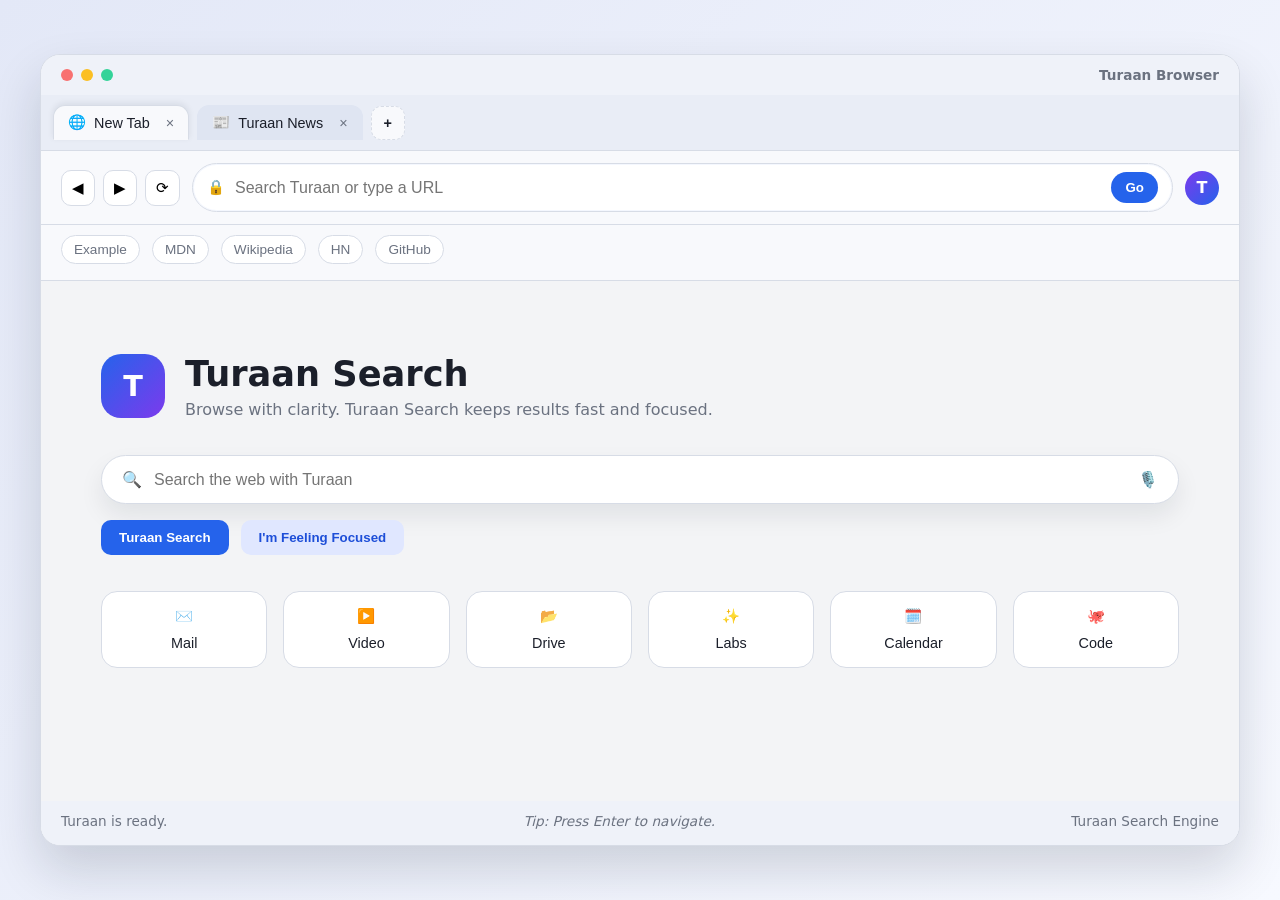
==== docs/index.html @ 193fd41f "Add Turaan search results page" ====
<!DOCTYPE html>
<html lang="en">
  <head>
    <meta charset="UTF-8" />
    <meta name="viewport" content="width=device-width, initial-scale=1.0" />
    <title>Turaan Browser</title>
    <link rel="stylesheet" href="styles.css" />
  </head>
  <body>
    <div class="window">
      <header class="window__top">
        <div class="window__controls">
          <span class="control control--close" aria-hidden="true"></span>
          <span class="control control--min" aria-hidden="true"></span>
          <span class="control control--max" aria-hidden="true"></span>
        </div>
        <div class="window__title">Turaan Browser</div>
      </header>

      <section class="tabs">
        <button class="tab tab--active" data-action="newtab">
          <span class="tab__icon">🌐</span>
          <span>New Tab</span>
          <span class="tab__close">×</span>
        </button>
        <button class="tab">
          <span class="tab__icon">📰</span>
          <span>Turaan News</span>
          <span class="tab__close">×</span>
        </button>
        <button class="tab tab--add" aria-label="Add tab">+</button>
      </section>

      <section class="omnibox">
        <div class="omnibox__nav">
          <button class="icon-button" data-action="back" aria-label="Go back">
            ◀
          </button>
          <button class="icon-button" data-action="forward" aria-label="Go forward">
            ▶
          </button>
          <button class="icon-button" data-action="refresh" aria-label="Refresh">
            ⟳
          </button>
        </div>
        <div class="omnibox__input">
          <span class="omnibox__lock">🔒</span>
          <input
            id="address"
            name="address"
            type="text"
            autocomplete="off"
            spellcheck="false"
            placeholder="Search Turaan or type a URL"
          />
          <button class="omnibox__cta" type="button" data-action="go">
            Go
          </button>
        </div>
        <div class="omnibox__profile">
          <span class="profile">T</span>
        </div>
      </section>

      <section class="bookmarks">
        <button class="bookmark" data-url="https://example.com">Example</button>
        <button class="bookmark" data-url="https://developer.mozilla.org">
          MDN
        </button>
        <button class="bookmark" data-url="https://www.wikipedia.org">
          Wikipedia
        </button>
        <button class="bookmark" data-url="https://news.ycombinator.com">
          HN
        </button>
        <button class="bookmark" data-url="https://github.com">GitHub</button>
      </section>

      <main class="content">
        <section class="newtab" id="newtab">
          <div class="newtab__brand">
            <span class="brand__mark">T</span>
            <div>
              <h1>Turaan Search</h1>
              <p>Browse with clarity. Turaan Search keeps results fast and focused.</p>
            </div>
          </div>
          <form class="search" id="search-form">
            <div class="search__field">
              <span class="search__icon">🔍</span>
              <input
                id="search-input"
                type="text"
                placeholder="Search the web with Turaan"
                autocomplete="off"
              />
              <button class="search__mic" type="button" aria-label="Voice search">
                🎙️
              </button>
            </div>
            <div class="search__actions">
              <button class="button" type="submit">Turaan Search</button>
              <button class="button button--ghost" type="button">
                I'm Feeling Focused
              </button>
            </div>
          </form>
          <div class="shortcuts">
            <button class="shortcut" data-url="https://mail.google.com">
              <span>✉️</span>
              <span>Mail</span>
            </button>
            <button class="shortcut" data-url="https://www.youtube.com">
              <span>▶️</span>
              <span>Video</span>
            </button>
            <button class="shortcut" data-url="https://www.thedrive.com">
              <span>📂</span>
              <span>Drive</span>
            </button>
            <button class="shortcut" data-url="https://openai.com">
              <span>✨</span>
              <span>Labs</span>
            </button>
            <button class="shortcut" data-url="https://calendar.google.com">
              <span>🗓️</span>
              <span>Calendar</span>
            </button>
            <button class="shortcut" data-url="https://github.com">
              <span>🐙</span>
              <span>Code</span>
            </button>
          </div>
        </section>

        <iframe
          class="browser__frame"
          id="browser-frame"
          title="Turaan Browser Frame"
        ></iframe>
      </main>

      <footer class="statusbar">
        <span id="status">Turaan is ready.</span>
        <span class="statusbar__hint">Tip: Press Enter to navigate.</span>
        <span class="statusbar__note">Turaan Search Engine</span>
      </footer>
    </div>

    <script src="app.js"></script>
  </body>
</html>
---- docs/styles.css ----
:root {
  color-scheme: light;
  font-family: "Inter", "Segoe UI", system-ui, sans-serif;
  --bg: #eef0f7;
  --window: #f8f9fc;
  --card: #ffffff;
  --text: #1b1f2a;
  --muted: #6b7280;
  --primary: #2563eb;
  --primary-dark: #1d4ed8;
  --accent: #7c3aed;
  --border: #d7dce6;
  --shadow: 0 24px 50px rgba(15, 23, 42, 0.16);
}

* {
  box-sizing: border-box;
  margin: 0;
  padding: 0;
}

body {
  background: linear-gradient(135deg, #e3e8f7, #f7f9ff);
  color: var(--text);
  min-height: 100vh;
  display: flex;
  align-items: center;
  justify-content: center;
  padding: 32px;
}

.window {
  width: min(1200px, 100%);
  background: var(--window);
  border-radius: 20px;
  box-shadow: var(--shadow);
  display: flex;
  flex-direction: column;
  overflow: hidden;
  border: 1px solid var(--border);
}

.window__top {
  display: flex;
  align-items: center;
  justify-content: space-between;
  padding: 12px 20px;
  background: #eff2f9;
}

.window__controls {
  display: flex;
  gap: 8px;
}

.control {
  width: 12px;
  height: 12px;
  border-radius: 50%;
  background: #d1d5db;
}

.control--close {
  background: #f87171;
}

.control--min {
  background: #fbbf24;
}

.control--max {
  background: #34d399;
}

.window__title {
  font-weight: 600;
  color: var(--muted);
  font-size: 0.85rem;
}

.tabs {
  display: flex;
  align-items: center;
  gap: 8px;
  padding: 10px 12px;
  background: #e9edf6;
  border-bottom: 1px solid var(--border);
}

.tab {
  border: 1px solid transparent;
  background: #dfe5f2;
  color: var(--text);
  padding: 8px 14px;
  border-radius: 12px 12px 0 0;
  display: inline-flex;
  align-items: center;
  gap: 8px;
  font-size: 0.9rem;
  cursor: pointer;
  transition: all 0.2s ease;
}

.tab__icon {
  font-size: 0.9rem;
}

.tab__close {
  color: var(--muted);
  margin-left: 8px;
}

.tab--active {
  background: var(--window);
  border-color: var(--border);
  border-bottom-color: var(--window);
  box-shadow: 0 -2px 6px rgba(15, 23, 42, 0.08);
}

.tab--add {
  padding: 8px 12px;
  border-radius: 10px;
  background: #f8f9fc;
  border: 1px dashed var(--border);
  font-weight: 600;
}

.omnibox {
  display: flex;
  align-items: center;
  gap: 12px;
  padding: 12px 20px;
  background: var(--window);
  border-bottom: 1px solid var(--border);
}

.omnibox__nav {
  display: flex;
  gap: 8px;
}

.icon-button {
  border: 1px solid var(--border);
  background: #fff;
  padding: 8px 10px;
  border-radius: 10px;
  font-size: 0.95rem;
  cursor: pointer;
  transition: all 0.2s ease;
}

.icon-button:hover {
  border-color: var(--primary);
  color: var(--primary);
  transform: translateY(-1px);
}

.omnibox__input {
  flex: 1;
  display: flex;
  align-items: center;
  gap: 10px;
  background: #ffffff;
  border: 1px solid var(--border);
  padding: 8px 14px;
  border-radius: 999px;
  box-shadow: inset 0 0 0 1px rgba(37, 99, 235, 0.05);
}

.omnibox__input input {
  flex: 1;
  border: none;
  background: transparent;
  font-size: 1rem;
  outline: none;
  color: var(--text);
}

.omnibox__lock {
  font-size: 0.9rem;
}

.omnibox__cta {
  border: none;
  background: var(--primary);
  color: white;
  padding: 8px 14px;
  border-radius: 999px;
  font-weight: 600;
  cursor: pointer;
  transition: background 0.2s ease;
}

.omnibox__cta:hover {
  background: var(--primary-dark);
}

.profile {
  width: 34px;
  height: 34px;
  border-radius: 50%;
  background: linear-gradient(135deg, var(--accent), var(--primary));
  color: white;
  display: grid;
  place-items: center;
  font-weight: 700;
}

.bookmarks {
  display: flex;
  flex-wrap: wrap;
  gap: 12px;
  padding: 10px 20px 16px;
  background: var(--window);
  border-bottom: 1px solid var(--border);
}

.bookmark {
  border: 1px solid var(--border);
  background: #fff;
  padding: 6px 12px;
  border-radius: 999px;
  font-size: 0.85rem;
  cursor: pointer;
  color: var(--muted);
  transition: all 0.2s ease;
}

.bookmark:hover {
  border-color: var(--primary);
  color: var(--primary);
}

.content {
  position: relative;
  background: #f3f4f6;
  min-height: 520px;
}

.newtab {
  padding: 72px 60px 80px;
  display: flex;
  flex-direction: column;
  gap: 36px;
}

.newtab.hidden {
  display: none;
}

.newtab__brand {
  display: flex;
  align-items: center;
  gap: 20px;
}

.brand__mark {
  width: 64px;
  height: 64px;
  border-radius: 20px;
  background: linear-gradient(135deg, var(--primary), var(--accent));
  color: white;
  display: grid;
  place-items: center;
  font-size: 1.8rem;
  font-weight: 700;
}

.newtab__brand h1 {
  font-size: 2.2rem;
}

.newtab__brand p {
  color: var(--muted);
  margin-top: 6px;
}

.search {
  display: flex;
  flex-direction: column;
  gap: 16px;
}

.search__field {
  display: flex;
  align-items: center;
  gap: 12px;
  background: white;
  border: 1px solid var(--border);
  border-radius: 999px;
  padding: 14px 20px;
  box-shadow: 0 12px 24px rgba(15, 23, 42, 0.08);
}

.search__field input {
  flex: 1;
  border: none;
  background: transparent;
  font-size: 1rem;
  outline: none;
}

.search__icon {
  font-size: 1rem;
}

.search__mic {
  border: none;
  background: transparent;
  font-size: 1rem;
  cursor: pointer;
}

.search__actions {
  display: flex;
  gap: 12px;
}

.button {
  border: none;
  background: var(--primary);
  color: white;
  padding: 10px 18px;
  border-radius: 10px;
  font-weight: 600;
  cursor: pointer;
  transition: background 0.2s ease;
}

.button:hover {
  background: var(--primary-dark);
}

.button--ghost {
  background: #e0e7ff;
  color: var(--primary-dark);
}

.shortcuts {
  display: grid;
  grid-template-columns: repeat(auto-fit, minmax(120px, 1fr));
  gap: 16px;
}

.shortcut {
  border: 1px solid var(--border);
  background: white;
  border-radius: 16px;
  padding: 16px;
  display: flex;
  flex-direction: column;
  align-items: center;
  gap: 10px;
  font-size: 0.9rem;
  cursor: pointer;
  color: var(--text);
  transition: all 0.2s ease;
}

.shortcut:hover {
  border-color: var(--primary);
  color: var(--primary);
  transform: translateY(-2px);
}

.browser__frame {
  width: 100%;
  height: 600px;
  border: none;
  background: #fff;
  display: none;
}

.browser__frame.visible {
  display: block;
}

.statusbar {
  display: flex;
  flex-wrap: wrap;
  justify-content: space-between;
  gap: 8px;
  padding: 12px 20px 16px;
  font-size: 0.85rem;
  color: var(--muted);
  background: #eff2f9;
}

.statusbar__hint {
  font-style: italic;
}

.statusbar__note {
  color: var(--muted);
}

.search-page {
  min-height: 100vh;
  display: flex;
  align-items: flex-start;
  justify-content: center;
  padding: 48px 24px;
  background: #f8fafc;
  color: var(--text);
}

.search-page__card {
  width: min(900px, 100%);
  background: white;
  border: 1px solid var(--border);
  border-radius: 20px;
  padding: 32px;
  box-shadow: 0 18px 36px rgba(15, 23, 42, 0.08);
}

.search-page__header {
  display: flex;
  flex-direction: column;
  gap: 12px;
  margin-bottom: 24px;
}

.search-page__title {
  font-size: 1.6rem;
  font-weight: 700;
}

.search-page__query {
  color: var(--muted);
}

.results {
  display: grid;
  gap: 18px;
}

.result {
  padding: 16px;
  border-radius: 14px;
  border: 1px solid var(--border);
  background: #f8fafc;
}

.result a {
  color: var(--primary);
  font-weight: 600;
  text-decoration: none;
}

.result a:hover {
  text-decoration: underline;
}

.result__url {
  font-size: 0.8rem;
  color: var(--muted);
  margin-top: 6px;
}

.search-page__actions {
  margin-top: 24px;
  display: flex;
  flex-wrap: wrap;
  gap: 12px;
}

.search-page__actions .button {
  text-decoration: none;
  display: inline-flex;
  align-items: center;
  justify-content: center;
}

@media (max-width: 900px) {
  .omnibox {
    flex-direction: column;
    align-items: stretch;
  }

  .omnibox__profile {
    align-self: flex-end;
  }

  .newtab {
    padding: 48px 32px 64px;
  }
}

@media (max-width: 700px) {
  .tabs {
    overflow-x: auto;
  }

  .newtab__brand {
    flex-direction: column;
    align-items: flex-start;
  }

  .search__actions {
    flex-direction: column;
    align-items: stretch;
  }
}
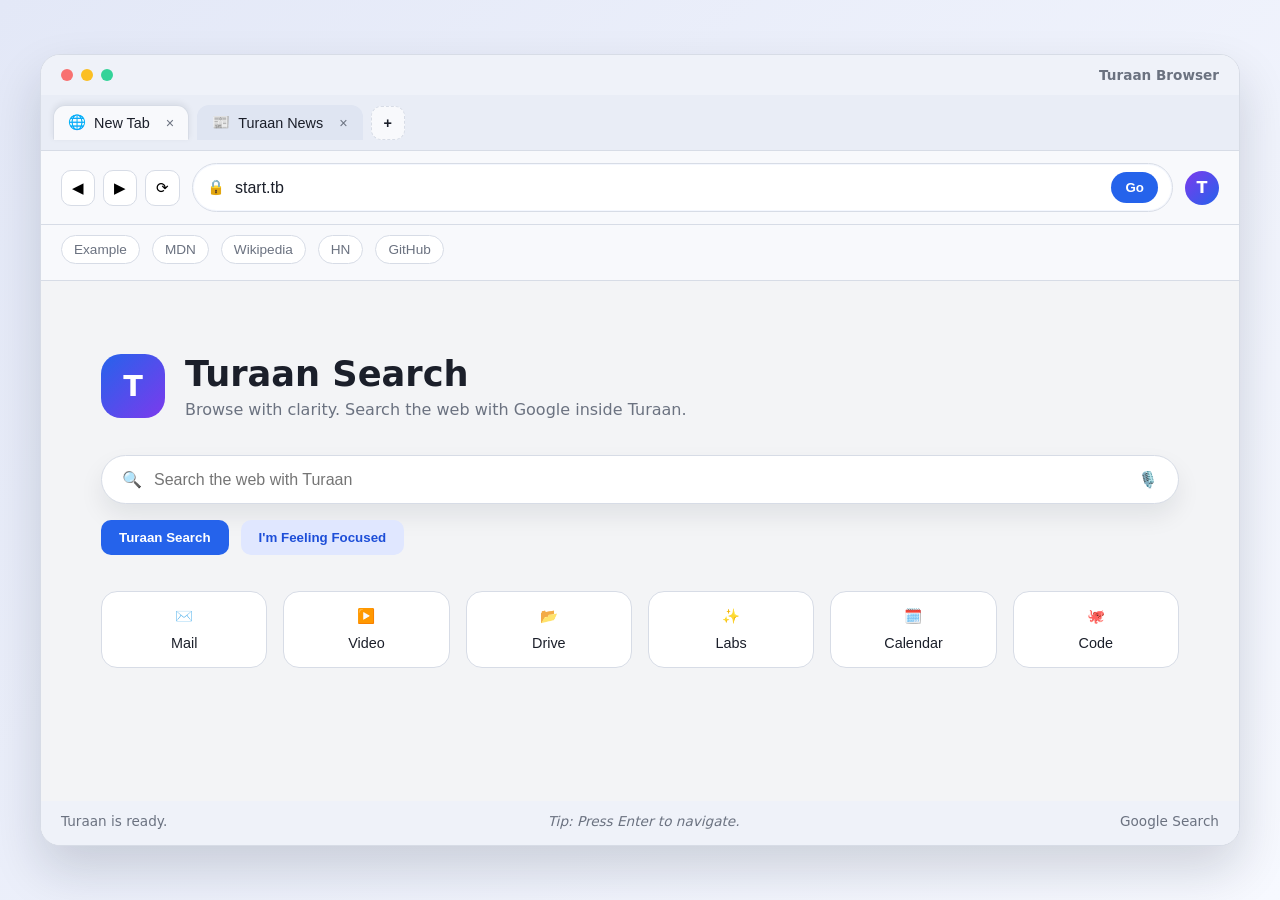
==== commit dc0e5415: "Switch Turaan search to Google and add start.tb" ====
--- a/docs/index.html
+++ b/docs/index.html
@@ -82,7 +82,7 @@
             <span class="brand__mark">T</span>
             <div>
               <h1>Turaan Search</h1>
-              <p>Browse with clarity. Turaan Search keeps results fast and focused.</p>
+              <p>Browse with clarity. Search the web with Google inside Turaan.</p>
             </div>
           </div>
           <form class="search" id="search-form">
@@ -143,7 +143,7 @@
       <footer class="statusbar">
         <span id="status">Turaan is ready.</span>
         <span class="statusbar__hint">Tip: Press Enter to navigate.</span>
-        <span class="statusbar__note">Turaan Search Engine</span>
+        <span class="statusbar__note">Google Search</span>
       </footer>
     </div>
 
--- a/docs/styles.css
+++ b/docs/styles.css
@@ -394,83 +394,6 @@
   color: var(--muted);
 }
 
-.search-page {
-  min-height: 100vh;
-  display: flex;
-  align-items: flex-start;
-  justify-content: center;
-  padding: 48px 24px;
-  background: #f8fafc;
-  color: var(--text);
-}
-
-.search-page__card {
-  width: min(900px, 100%);
-  background: white;
-  border: 1px solid var(--border);
-  border-radius: 20px;
-  padding: 32px;
-  box-shadow: 0 18px 36px rgba(15, 23, 42, 0.08);
-}
-
-.search-page__header {
-  display: flex;
-  flex-direction: column;
-  gap: 12px;
-  margin-bottom: 24px;
-}
-
-.search-page__title {
-  font-size: 1.6rem;
-  font-weight: 700;
-}
-
-.search-page__query {
-  color: var(--muted);
-}
-
-.results {
-  display: grid;
-  gap: 18px;
-}
-
-.result {
-  padding: 16px;
-  border-radius: 14px;
-  border: 1px solid var(--border);
-  background: #f8fafc;
-}
-
-.result a {
-  color: var(--primary);
-  font-weight: 600;
-  text-decoration: none;
-}
-
-.result a:hover {
-  text-decoration: underline;
-}
-
-.result__url {
-  font-size: 0.8rem;
-  color: var(--muted);
-  margin-top: 6px;
-}
-
-.search-page__actions {
-  margin-top: 24px;
-  display: flex;
-  flex-wrap: wrap;
-  gap: 12px;
-}
-
-.search-page__actions .button {
-  text-decoration: none;
-  display: inline-flex;
-  align-items: center;
-  justify-content: center;
-}
-
 @media (max-width: 900px) {
   .omnibox {
     flex-direction: column;
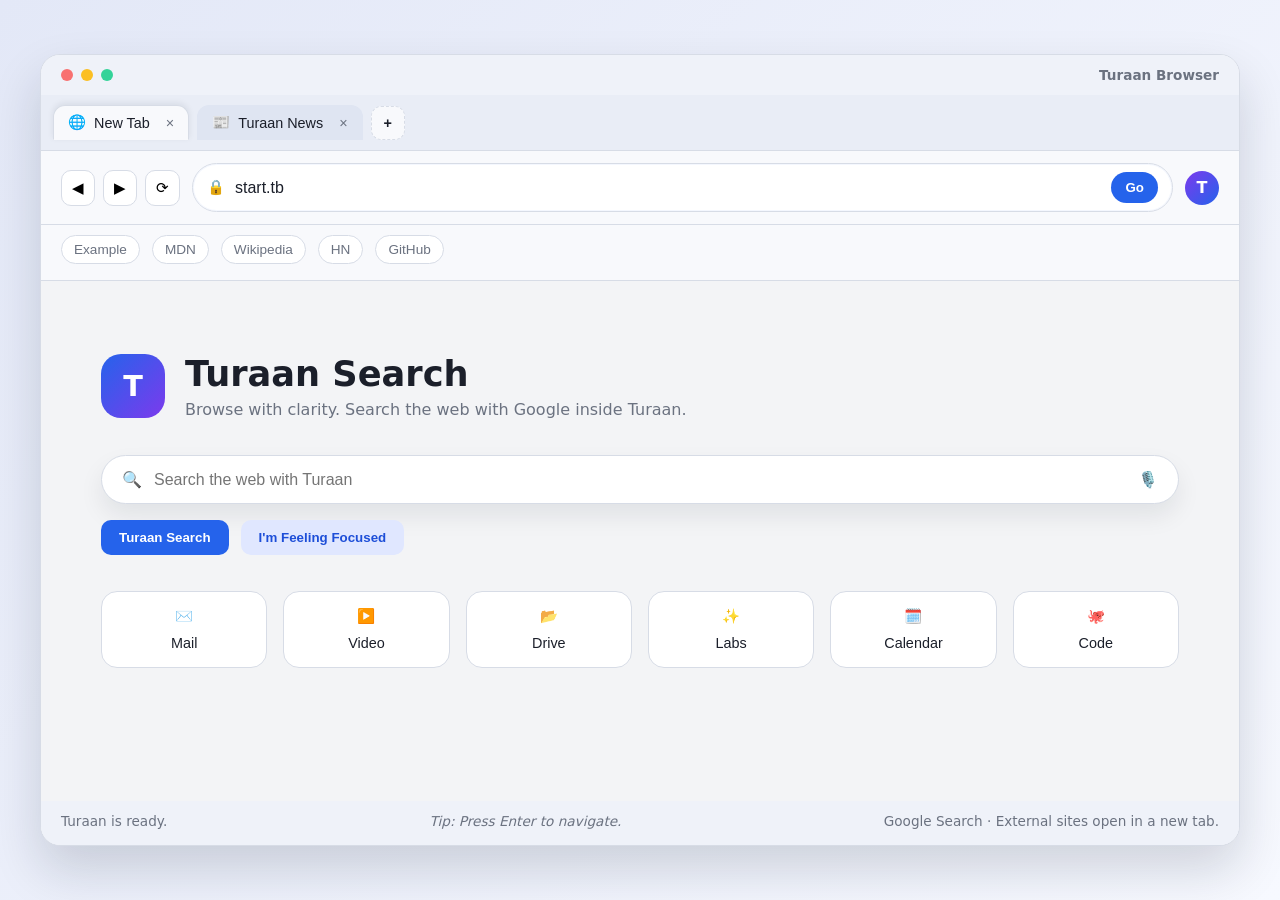
==== commit 60ed8064: "Open external sites in new tabs" ====
--- a/docs/index.html
+++ b/docs/index.html
@@ -143,7 +143,7 @@
       <footer class="statusbar">
         <span id="status">Turaan is ready.</span>
         <span class="statusbar__hint">Tip: Press Enter to navigate.</span>
-        <span class="statusbar__note">Google Search</span>
+        <span class="statusbar__note">Google Search · External sites open in a new tab.</span>
       </footer>
     </div>
 
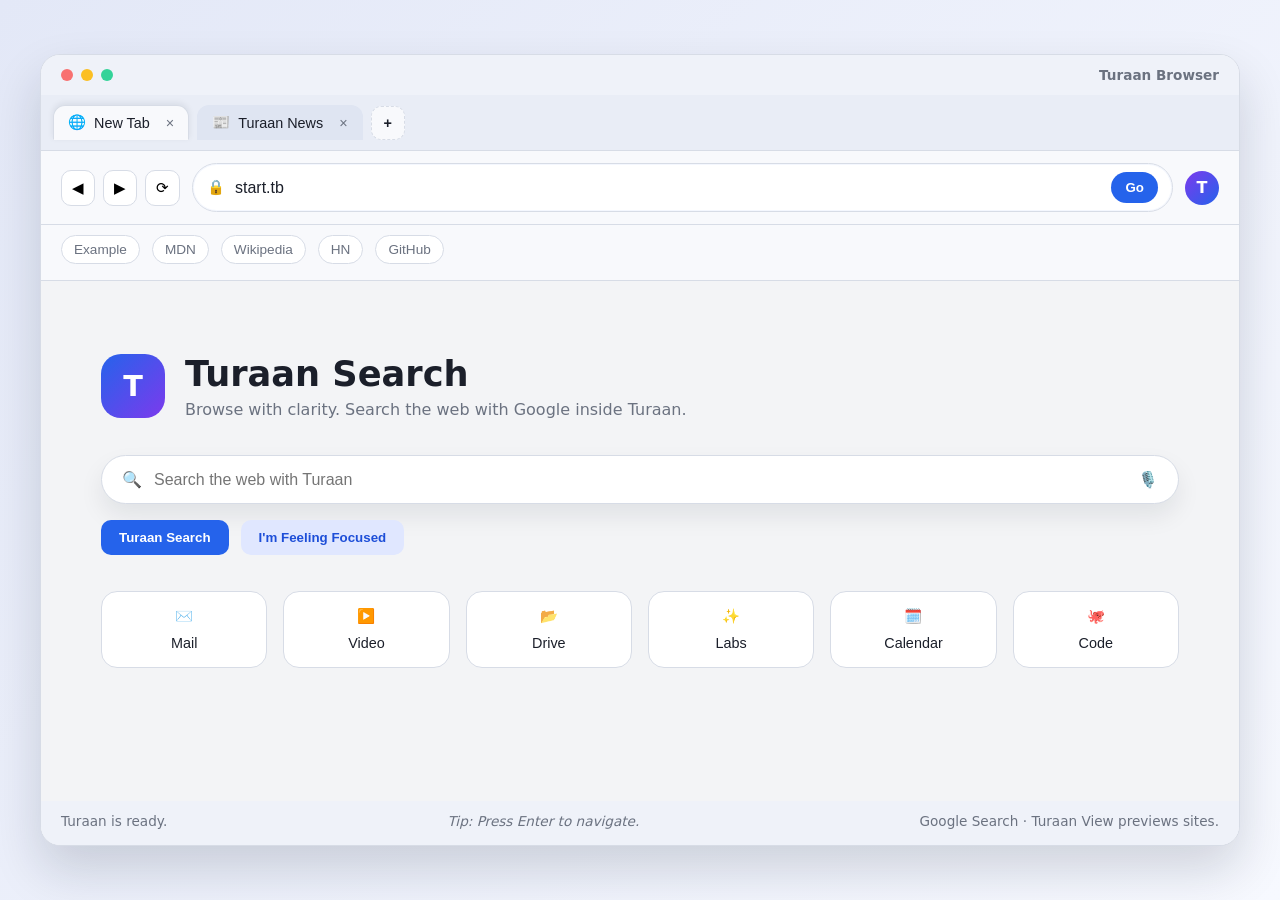
==== commit 02a04704: "Add Turaan View preview for external sites" ====
--- a/docs/index.html
+++ b/docs/index.html
@@ -18,12 +18,12 @@
       </header>
 
       <section class="tabs">
-        <button class="tab tab--active" data-action="newtab">
+        <button class="tab tab--active" data-action="newtab" data-tab="newtab">
           <span class="tab__icon">🌐</span>
           <span>New Tab</span>
           <span class="tab__close">×</span>
         </button>
-        <button class="tab">
+        <button class="tab" data-action="news" data-tab="news">
           <span class="tab__icon">📰</span>
           <span>Turaan News</span>
           <span class="tab__close">×</span>
@@ -132,7 +132,68 @@
             </button>
           </div>
         </section>
-
+        <section class="news hidden" id="news">
+          <header class="news__header">
+            <h1>Turaan News</h1>
+            <p>Top stories curated for the Turaan start experience.</p>
+          </header>
+          <div class="news__grid">
+            <article class="news__card">
+              <span class="news__tag">Tech</span>
+              <h2>AI labs announce new model updates</h2>
+              <p>
+                Researchers share breakthroughs in efficiency, speed, and safety
+                across new releases.
+              </p>
+              <a href="https://news.ycombinator.com" target="_blank" rel="noreferrer">
+                Read on HN →
+              </a>
+            </article>
+            <article class="news__card">
+              <span class="news__tag">Productivity</span>
+              <h2>Designers embrace calmer workspaces</h2>
+              <p>
+                Minimal UI trends help teams stay focused while juggling multiple
+                projects.
+              </p>
+              <a href="https://www.theverge.com" target="_blank" rel="noreferrer">
+                Read on The Verge →
+              </a>
+            </article>
+            <article class="news__card">
+              <span class="news__tag">Business</span>
+              <h2>Startups keep shipping with lean teams</h2>
+              <p>
+                Founders share tactics for staying nimble while scaling products
+                globally.
+              </p>
+              <a href="https://www.bloomberg.com" target="_blank" rel="noreferrer">
+                Read on Bloomberg →
+              </a>
+            </article>
+            <article class="news__card">
+              <span class="news__tag">Science</span>
+              <h2>Space telescopes capture vivid new imagery</h2>
+              <p>
+                Fresh observations reveal stunning details about distant systems
+                and galaxies.
+              </p>
+              <a href="https://www.nasa.gov" target="_blank" rel="noreferrer">
+                Read on NASA →
+              </a>
+            </article>
+          </div>
+        </section>
+
+        <div class="viewer hidden" id="viewer">
+          <div class="viewer__info">
+            <span class="viewer__label">Turaan View</span>
+            <span class="viewer__url" id="viewer-url">start.tb</span>
+          </div>
+          <button class="viewer__button" id="viewer-open" type="button">
+            Open in new tab
+          </button>
+        </div>
         <iframe
           class="browser__frame"
           id="browser-frame"
@@ -143,7 +204,7 @@
       <footer class="statusbar">
         <span id="status">Turaan is ready.</span>
         <span class="statusbar__hint">Tip: Press Enter to navigate.</span>
-        <span class="statusbar__note">Google Search · External sites open in a new tab.</span>
+        <span class="statusbar__note">Google Search · Turaan View previews sites.</span>
       </footer>
     </div>
 
--- a/docs/styles.css
+++ b/docs/styles.css
@@ -248,6 +248,61 @@
   display: none;
 }
 
+.news {
+  padding: 64px 60px 80px;
+  display: flex;
+  flex-direction: column;
+  gap: 28px;
+}
+
+.news.hidden {
+  display: none;
+}
+
+.news__header h1 {
+  font-size: 2rem;
+  margin-bottom: 8px;
+}
+
+.news__header p {
+  color: var(--muted);
+}
+
+.news__grid {
+  display: grid;
+  grid-template-columns: repeat(auto-fit, minmax(240px, 1fr));
+  gap: 18px;
+}
+
+.news__card {
+  background: white;
+  border: 1px solid var(--border);
+  border-radius: 16px;
+  padding: 18px;
+  display: flex;
+  flex-direction: column;
+  gap: 10px;
+  box-shadow: 0 10px 20px rgba(15, 23, 42, 0.06);
+}
+
+.news__tag {
+  font-size: 0.75rem;
+  text-transform: uppercase;
+  letter-spacing: 0.08em;
+  color: var(--primary);
+  font-weight: 600;
+}
+
+.news__card a {
+  color: var(--primary);
+  font-weight: 600;
+  text-decoration: none;
+}
+
+.news__card a:hover {
+  text-decoration: underline;
+}
+
 .newtab__brand {
   display: flex;
   align-items: center;
@@ -375,6 +430,53 @@
   display: block;
 }
 
+.viewer {
+  display: flex;
+  align-items: center;
+  justify-content: space-between;
+  gap: 12px;
+  padding: 12px 20px;
+  border-bottom: 1px solid var(--border);
+  background: #f8fafc;
+  font-size: 0.9rem;
+}
+
+.viewer.hidden {
+  display: none;
+}
+
+.viewer__info {
+  display: flex;
+  flex-direction: column;
+  gap: 4px;
+}
+
+.viewer__label {
+  font-weight: 600;
+  color: var(--text);
+}
+
+.viewer__url {
+  color: var(--muted);
+  word-break: break-all;
+}
+
+.viewer__button {
+  border: 1px solid var(--border);
+  background: white;
+  padding: 8px 14px;
+  border-radius: 999px;
+  font-weight: 600;
+  cursor: pointer;
+  color: var(--primary);
+  transition: all 0.2s ease;
+}
+
+.viewer__button:hover {
+  border-color: var(--primary);
+  background: #eef2ff;
+}
+
 .statusbar {
   display: flex;
   flex-wrap: wrap;
@@ -407,6 +509,10 @@
   .newtab {
     padding: 48px 32px 64px;
   }
+
+  .news {
+    padding: 48px 32px 64px;
+  }
 }
 
 @media (max-width: 700px) {
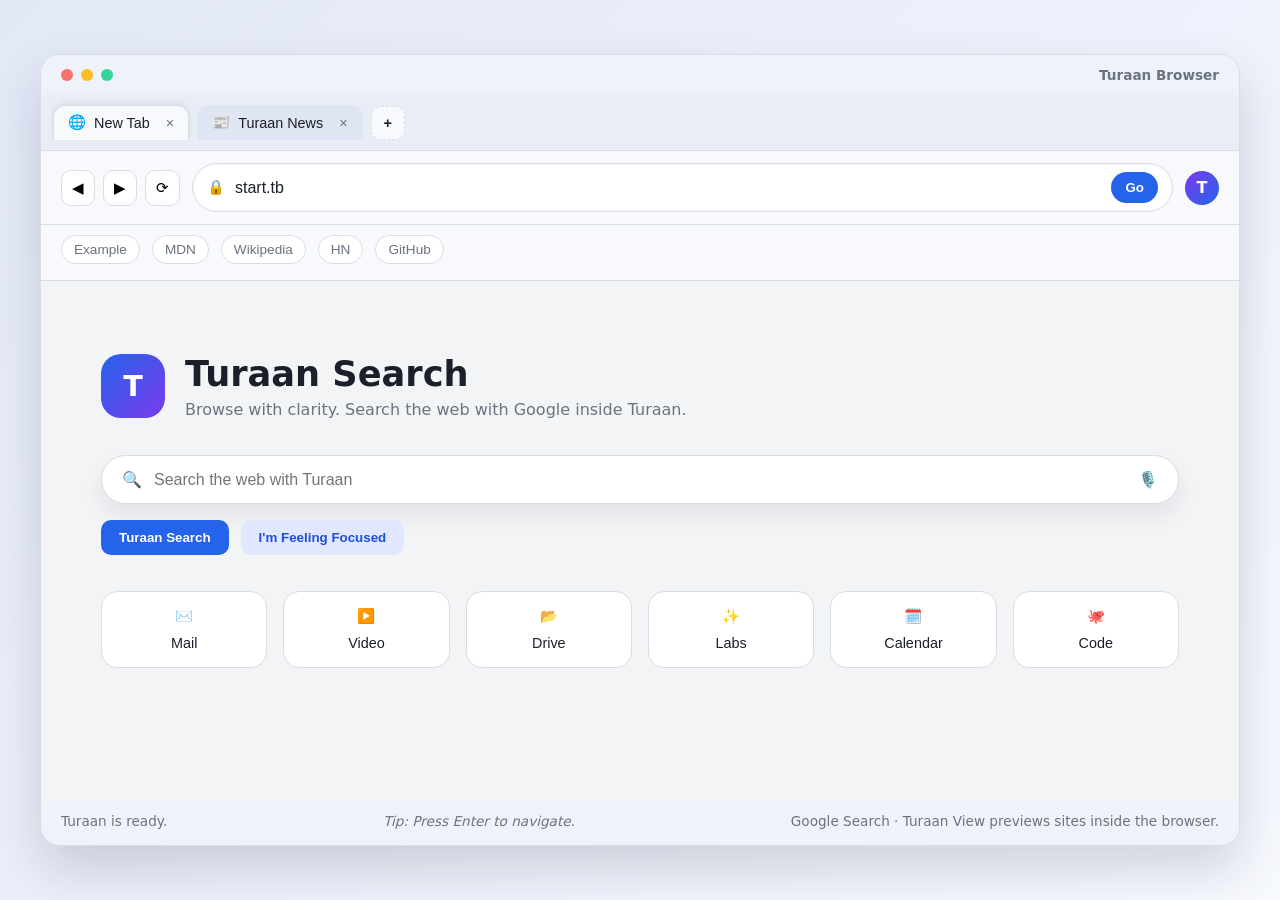
==== commit f7ae4336: "Keep navigation inside Turaan View" ====
--- a/docs/index.html
+++ b/docs/index.html
@@ -191,7 +191,7 @@
             <span class="viewer__url" id="viewer-url">start.tb</span>
           </div>
           <button class="viewer__button" id="viewer-open" type="button">
-            Open in new tab
+            Copy link
           </button>
         </div>
         <iframe
@@ -204,7 +204,7 @@
       <footer class="statusbar">
         <span id="status">Turaan is ready.</span>
         <span class="statusbar__hint">Tip: Press Enter to navigate.</span>
-        <span class="statusbar__note">Google Search · Turaan View previews sites.</span>
+        <span class="statusbar__note">Google Search · Turaan View previews sites inside the browser.</span>
       </footer>
     </div>
 
